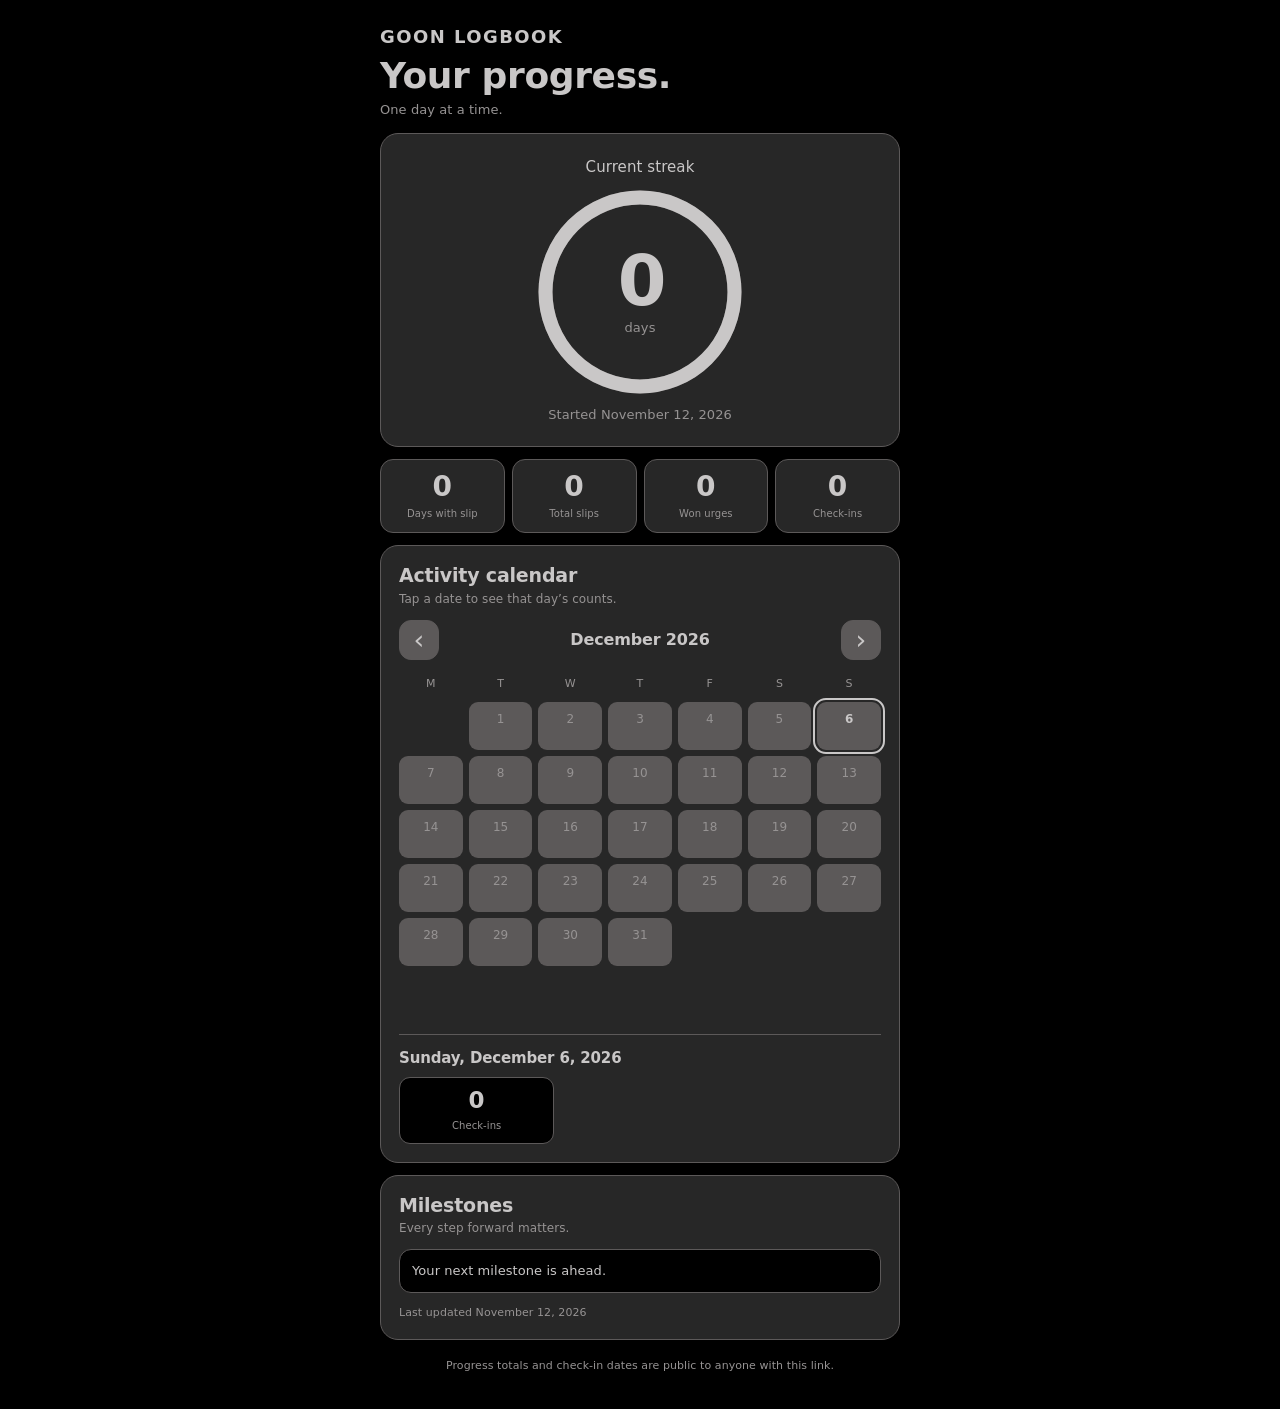
==== progress.html @ a045863d "Reinitialize sanitized public site without exposed history" ====
<!doctype html>
<html lang="en">
<head>
<meta charset="utf-8">
<meta name="viewport" content="width=device-width,initial-scale=1">
<meta name="theme-color" content="#000000">
<title>Goon Logbook · Progress</title>
<link rel="stylesheet" href="css/style.css">
<style>
.public-wrap{width:min(100%,520px);margin:0 auto;padding:12px 0 calc(34px + env(safe-area-inset-bottom,0px))}
.public-head{display:flex;justify-content:space-between;align-items:flex-end;margin-bottom:14px}
.public-head h1{font-size:clamp(28px,8vw,36px);margin-top:4px}
.public-head p{color:var(--muted);font-size:13px;margin-top:3px}
.public-mark{font:700 18px var(--display);color:var(--fg)}
.public-card{background:var(--surface);border:1px solid var(--line);border-radius:18px;padding:18px;margin-top:12px;min-width:0}
.public-hero{display:flex;flex-direction:column;align-items:center;text-align:center;gap:8px;padding:22px 16px}
.public-ring{position:relative;width:min(58vw,210px);aspect-ratio:1}
.public-ring svg{width:100%;height:100%;display:block}
.public-ring-track{fill:none;stroke:var(--surface2);stroke-width:8}
.public-ring-arc{fill:none;stroke:var(--accent);stroke-width:8;stroke-linecap:round;stroke-dasharray:339.292;stroke-dashoffset:0}
.public-ring-mid{position:absolute;inset:0;display:flex;flex-direction:column;align-items:center;justify-content:center;gap:2px}
.public-number{font:700 clamp(54px,15vw,70px)/1 var(--display);font-variant-numeric:tabular-nums;letter-spacing:-.06em}
.public-unit{font-size:13px;color:var(--muted)}
.public-start{font-size:13px;color:var(--muted)}
.public-stats{display:grid;grid-template-columns:repeat(4,minmax(0,1fr));gap:7px;margin-top:12px}
.public-stat{min-width:0;padding:12px 5px;text-align:center;background:var(--surface);border:1px solid var(--line);border-radius:13px}
.public-stat strong{display:block;font:700 clamp(21px,6vw,28px)/1.1 var(--display);font-variant-numeric:tabular-nums}
.public-stat span{display:block;margin-top:5px;font-size:10px;line-height:1.2;color:var(--muted)}
.public-card h2{font-size:19px;margin-bottom:3px}
.public-sub{font-size:12px;color:var(--muted);margin-bottom:12px}
.public-cal-head{display:flex;align-items:center;justify-content:space-between;gap:10px;margin:6px 0 12px}
.public-cal-head h3{font-size:16px;flex:1;text-align:center}
.public-cal-nav{width:40px;height:40px;border:1px solid var(--line);border-radius:12px;background:var(--surface2);color:var(--fg);font-size:27px;line-height:1;display:grid;place-items:center}
.public-cal-grid{display:grid;grid-template-columns:repeat(7,minmax(0,1fr));gap:6px}
.public-cal-week{text-align:center;font-size:11px;color:var(--muted);padding:4px 0}
.public-cal-day{position:relative;aspect-ratio:auto;min-height:48px;padding:0 0 14px;border:0;border-radius:9px;background:var(--surface2);color:var(--muted);display:grid;place-items:center;font-size:12px;cursor:pointer;overflow:visible}
.public-cal-day.outside{visibility:hidden}
.public-cal-day.slip{background:var(--urge);color:var(--urge-ink);font-weight:700}
.public-cal-day.selected{outline:2px solid var(--fg);outline-offset:2px;color:var(--fg);font-weight:700}
.public-cal-day.slip.selected{color:var(--urge-ink)}
.public-cal-day .marks{position:absolute;bottom:2px;left:50%;transform:translateX(-50%);display:flex;align-items:center;justify-content:center;gap:2px;z-index:2;white-space:nowrap}
.public-cal-day .marks i{width:13px;height:13px;border-radius:50%;display:grid;place-items:center;font:700 8px/1 var(--body);font-style:normal;font-variant-numeric:tabular-nums;background:var(--muted);color:var(--bg)}
.public-cal-day .marks .slip-mark{background:var(--urge);color:var(--urge-ink)}
.public-cal-day .marks .urge-mark{background:var(--accent);color:var(--accent-ink)}
.public-cal-day.slip .marks i{box-shadow:0 0 0 1px var(--surface)}
.public-cal-day:focus-visible{outline:2px solid var(--accent);outline-offset:2px}
.public-legend{display:flex;flex-wrap:wrap;gap:7px 14px;margin-top:12px;font-size:11px;color:var(--muted)}
.public-legend span{display:inline-flex;align-items:center;gap:6px}
.public-legend i{width:9px;height:9px;border-radius:3px;background:#000000;display:inline-block}
.public-legend .check-key{background:var(--muted);border-radius:50%}
.public-legend .urge-key{background:#c9c7c7;border-radius:50%}
.selected-day{border-top:1px solid var(--line);margin-top:14px;padding-top:14px}
.selected-day h3{font-size:15px;margin-bottom:10px}
.day-counts{display:grid;grid-template-columns:repeat(3,minmax(0,1fr));gap:8px}
.day-count{background:var(--bg);border:1px solid var(--line);border-radius:11px;padding:10px 5px;text-align:center}
.day-count strong{display:block;font:700 23px/1.1 var(--display);font-variant-numeric:tabular-nums}
.day-count span{display:block;font-size:10px;color:var(--muted);margin-top:4px}
.public-milestones{list-style:none;margin:12px 0 0;padding:0;display:grid;gap:8px}
.public-milestones li{padding:11px 12px;border:1px solid var(--line);border-radius:12px;background:var(--bg);display:flex;justify-content:space-between;gap:10px;align-items:center;font-size:13px}
.public-milestones strong{color:var(--accent);font-size:12px}
.public-foot{color:var(--muted);font-size:11px;line-height:1.5;text-align:center;margin-top:18px}
.public-updated{color:var(--muted);font-size:11px;margin-top:12px}
.public-error{padding:16px;border:1px solid var(--line);border-radius:14px;background:var(--surface)}

.checkin-list{display:grid;gap:12px;margin-top:12px}
.checkin-entry{background:var(--bg);border:1px solid var(--line);border-radius:14px;padding:14px;display:grid;gap:13px}
.checkin-entry-head{display:flex;justify-content:space-between;align-items:center;gap:10px}
.checkin-entry-title{font-size:14px;font-weight:700}
.checkin-entry-time{font-size:11px;color:var(--muted);white-space:nowrap}
.checkin-topline{display:flex;align-items:center;justify-content:space-between;gap:12px}
.checkin-mood{display:inline-flex;align-items:center;padding:5px 9px;border-radius:999px;background:var(--surface2);font-size:11px;font-weight:700;letter-spacing:.04em}
.checkin-urge-value{font:700 17px var(--display);font-variant-numeric:tabular-nums}
.checkin-meter{display:grid;grid-template-columns:repeat(10,minmax(0,1fr));gap:4px}
.checkin-meter i{height:6px;border-radius:99px;background:var(--surface2)}
.checkin-meter i.filled{background:var(--accent)}
.checkin-detail-label{font-size:10px;letter-spacing:.08em;font-weight:700;color:var(--muted);margin-bottom:7px}
.checkin-tags{display:flex;flex-wrap:wrap;gap:6px}
.checkin-tag{padding:5px 9px;border:1px solid var(--line);border-radius:999px;background:var(--surface2);font-size:11px;color:var(--fg)}
.checkin-note{font-size:14px;line-height:1.55;white-space:pre-wrap;overflow-wrap:anywhere}
.checkin-empty{font-size:13px;color:var(--muted);padding:12px 0}
@media(max-width:380px){.public-stats{gap:5px}.public-stat{padding:10px 2px}.public-stat span{font-size:9px}.public-card{padding:15px}.public-cal-grid{gap:4px}}
@media(prefers-reduced-motion:reduce){*,*::before,*::after{scroll-behavior:auto!important;animation-duration:.01ms!important;animation-iteration-count:1!important;transition-duration:.01ms!important}}

/* Calendar markers: black for slips, light for won urges */
.public-cal-day .marks .slip-mark{background:#000000;color:#c9c7c7}
.public-cal-day .marks .urge-mark{background:#c9c7c7;color:#000000}
</style>
</head>
<body>
<main class="public-wrap">
<header class="public-head"><div><span class="public-mark">Goon Logbook</span><h1>Your progress.</h1><p>One day at a time.</p></div></header>
<section id="progress" aria-live="polite"><p class="muted">Loading progress…</p></section>
<p class="public-foot">Progress totals and check-in dates are public to anyone with this link.</p>
</main>
<script>
(function(){
'use strict';
var el=document.getElementById('progress'),month=new Date(new Date().getFullYear(),new Date().getMonth(),1),payload=null,selectedDay=key(new Date());
var checkinDays={};
function key(d){return d.getFullYear()+'-'+String(d.getMonth()+1).padStart(2,'0')+'-'+String(d.getDate()).padStart(2,'0');}
function date(v){var d=/^\\d{4}-\\d{2}-\\d{2}$/.test(String(v))?new Date(v+'T00:00:00+08:00'):new Date(v);return isNaN(d)?'':d.toLocaleDateString(undefined,{timeZone:'Asia/Manila',month:'long',day:'numeric',year:'numeric'});}
function esc(s){return String(s).replace(/[&<>"]/g,function(c){return {'&':'&amp;','<':'&lt;','>':'&gt;','"':'&quot;'}[c];});}
function countOn(map,k){return map[k]||0;}
function renderCalendar(){
var first=new Date(month.getFullYear(),month.getMonth(),1),offset=(first.getDay()+6)%7,start=new Date(first.getFullYear(),first.getMonth(),1-offset),cells='';
for(var i=0;i<42;i++){
 var d=new Date(start.getFullYear(),start.getMonth(),start.getDate()+i),k=key(d),inside=d.getMonth()===month.getMonth(),checkins=countOn(checkinDays,k);
 var cls='public-cal-day'+(!inside?' outside':'')+(k===selectedDay?' selected':'');
 var marks='';
 cells+='<button type="button" class="'+cls+'" data-day="'+k+'" aria-pressed="'+(k===selectedDay)+'" aria-label="'+k+', '+checkins+' check-ins">'+d.getDate()+(marks?'<span class="marks">'+marks+'</span>':'')+'</button>';
}
var title=month.toLocaleDateString(undefined,{month:'long',year:'numeric'}),node=document.getElementById('publicCalendar');
node.innerHTML='<div class="public-cal-head"><button class="public-cal-nav" type="button" data-month="-1" aria-label="Previous month">‹</button><h3>'+title+'</h3><button class="public-cal-nav" type="button" data-month="1" aria-label="Next month">›</button></div><div class="public-cal-grid">'+['M','T','W','T','F','S','S'].map(function(x){return '<div class="public-cal-week">'+x+'</div>';}).join('')+cells+'</div>';
node.querySelectorAll('[data-month]').forEach(function(b){b.addEventListener('click',function(){month.setMonth(month.getMonth()+Number(b.dataset.month));selectedDay=key(new Date(month.getFullYear(),month.getMonth(),1));renderCalendar();renderSelectedDay();});});
node.querySelectorAll('[data-day]').forEach(function(b){b.addEventListener('click',function(){selectedDay=b.dataset.day;renderCalendar();renderSelectedDay();});});
}
function renderSelectedDay(){
var node=document.getElementById('selectedDay');if(!node)return;
var d=new Date(selectedDay+'T12:00:00');
node.innerHTML='<h3>'+d.toLocaleDateString(undefined,{weekday:'long',month:'long',day:'numeric',year:'numeric'})+'</h3><div class="day-counts"><div class="day-count"><strong>'+countOn(checkinDays,selectedDay)+'</strong><span>Check-ins</span></div></div>';
}

function renderProgress(p){
if(!p||p.public!==true)throw new Error('not published');
payload=p;checkinDays={};
(Array.isArray(p.checkinDates)?p.checkinDates:[]).forEach(function(v){if(/^\d{4}-\d{2}-\d{2}$/.test(v))checkinDays[v]=(checkinDays[v]||0)+1;});
var milestones=Array.isArray(p.milestones)?p.milestones:[];
el.innerHTML='<section class="public-card public-hero"><div class="public-label">Current streak</div><div class="public-ring"><svg viewBox="0 0 120 120" aria-hidden="true"><circle class="public-ring-track" cx="60" cy="60" r="54"></circle><circle class="public-ring-arc" cx="60" cy="60" r="54" transform="rotate(-90 60 60)"></circle></svg><div class="public-ring-mid"><strong class="public-number" id="publicStreakDays">'+Math.max(0,Number(p.currentStreakDays)||0)+'</strong><span class="public-unit">days</span></div></div><p class="public-start">Started '+(date(p.startDate)||'—')+'</p></section><div class="public-stats"><div class="public-stat"><strong>'+Math.max(0,Number(p.daysWithSlip)||0)+'</strong><span>Days with slip</span></div><div class="public-stat"><strong>'+Math.max(0,Number(p.totalRelapses)||0)+'</strong><span>Total slips</span></div><div class="public-stat"><strong>'+Math.max(0,Number(p.totalWonUrges)||0)+'</strong><span>Won urges</span></div><div class="public-stat"><strong>'+Math.max(0,Number(p.totalCheckins)||0)+'</strong><span>Check-ins</span></div></div><section class="public-card"><h2>Activity calendar</h2><p class="public-sub">Tap a date to see that day’s counts.</p><div id="publicCalendar"></div><div id="selectedDay" class="selected-day"></div></section><section class="public-card"><h2>Milestones</h2><p class="public-sub">Every step forward matters.</p><ul class="public-milestones">'+(milestones.length?milestones.map(function(m){return '<li><span>'+esc(m.name)+'</span><strong>Reached ✓</strong></li>';}).join(''):'<li><span>Your next milestone is ahead.</span></li>')+'</ul><p class="public-updated">Last updated '+(date(p.updatedAt)||'—')+'</p></section>';
renderCalendar();renderSelectedDay();el.dataset.loaded='true';
}
function loadProgress(){fetch('progress.json?'+Date.now(),{cache:'no-store'}).then(function(r){if(!r.ok)throw new Error('not published');return r.json();}).then(renderProgress).catch(function(){if(!el.dataset.loaded)el.innerHTML='<div class="public-error"><h2>Progress is not available</h2><p class="muted">The latest public progress snapshot has not been published yet. Try again shortly.</p></div>';});}
loadProgress();setInterval(loadProgress,10000);
})();
</script>
</body>
</html>
---- css/style.css ----
/* Base reset (the app is now a standalone site, so these live here) */
:root{
  color-scheme:dark;
  padding-top:env(safe-area-inset-top,0px);
  padding-bottom:env(safe-area-inset-bottom,0px);
  --bg:#000000;
  --surface:#272727;
  --surface2:#5c5959;
  --line:#5c5959;
  --fg:#c9c7c7;
  --muted:#969393;
  --accent:#c9c7c7;
  --accent-ink:#000000;
  --accent-soft:#5c5959;
  --urge:#969393;
  --urge-ink:#000000;
  --urge-soft:#5c5959;
  --display:'Space Grotesk',system-ui,sans-serif;
  --body:'Inter',system-ui,-apple-system,'Segoe UI',Roboto,sans-serif;
}
body{margin:0}
img{max-width:100%}
[hidden]{display:none!important}
*{box-sizing:border-box}
body{
  background:var(--bg); color:var(--fg); font:15px/1.5 var(--body);
  padding-block:14px 0;
  padding-left:max(16px,env(safe-area-inset-left,0px));
  padding-right:max(16px,env(safe-area-inset-right,0px));
}
h1,h2,h3{font-family:var(--display);margin:0;letter-spacing:-.01em;text-wrap:balance;line-height:1.2}
h2{font-size:21px} h3{font-size:17px}
p{margin:0}
button,input,textarea{font:inherit;color:inherit}
button{cursor:pointer}
:focus-visible{outline:2px solid var(--accent);outline-offset:2px}
.muted{color:var(--muted)} .sm{font-size:13px}
.top,main{max-width:520px;margin-inline:auto}
.top{display:flex;justify-content:space-between;align-items:baseline;margin-bottom:14px}
.mark{font:700 18px var(--display);letter-spacing:-.01em}
.date{color:var(--muted);font-size:13px}
main{padding-bottom:calc(96px + env(safe-area-inset-bottom,0px))}
.tab{display:flex;flex-direction:column;gap:14px}
.card{background:var(--surface);border:1px solid var(--line);border-radius:16px;padding:16px;min-width:0;display:flex;flex-direction:column;gap:12px}
.center{align-items:center;text-align:center}
.lbl{font-size:12px;font-weight:600;letter-spacing:.06em;text-transform:uppercase;color:var(--muted)}
.warn{background:var(--urge-soft);border:1px solid var(--urge);border-radius:12px;padding:12px 14px;font-size:14px}

/* streak */
.streak{align-items:center;gap:10px;padding:22px 16px 18px}
.ring{position:relative;width:min(64vw,240px);aspect-ratio:1;max-width:100%}
.ring svg{width:100%;height:100%;display:block}
.ring-track{fill:none;stroke:var(--surface2);stroke-width:8}
.ring-arc{fill:none;stroke:var(--accent);stroke-width:8;stroke-linecap:round;stroke-dasharray:339.292;stroke-dashoffset:339.292;transition:stroke-dashoffset .6s ease}
.ring-mid{position:absolute;inset:0;display:flex;flex-direction:column;align-items:center;justify-content:center;gap:2px}
.big{font:700 clamp(52px,16vw,72px)/1 var(--display);font-variant-numeric:tabular-nums}
.clock{font:600 28px/1.1 var(--display);font-variant-numeric:tabular-nums;letter-spacing:.02em}
.rankline{display:flex;flex-wrap:wrap;gap:8px 12px;align-items:center;justify-content:center;font-size:14px}
.pill{display:inline-block;padding:3px 10px;border-radius:999px;background:var(--accent-soft);color:var(--accent);font-weight:600;font-size:13px}
.pill.pu{background:var(--urge-soft);color:var(--urge)}
.pill.pm{background:var(--surface2);color:var(--muted)}

/* buttons */
.btn{min-height:48px;padding:0 18px;border-radius:12px;border:1px solid transparent;font-weight:600;display:inline-flex;align-items:center;justify-content:center;text-align:center}
.wide{width:100%}
.btn-primary{background:var(--accent);color:var(--accent-ink)}
.btn-urge{background:var(--urge);color:var(--urge-ink)}
.btn-ghost{background:transparent;border-color:var(--line);color:var(--fg)}
.btn-quiet{background:none;border:0;color:var(--muted);text-decoration:underline;text-underline-offset:3px;min-height:44px;padding:0 8px;align-self:center}
.row{display:flex;gap:8px}
.row>input{flex:1;min-width:0}
.row2{display:grid;grid-template-columns:1fr 1fr;gap:10px}
input[type=text],input[type=datetime-local],textarea{width:100%;background:var(--bg);border:1px solid var(--line);border-radius:10px;padding:10px 12px;min-height:46px}
textarea{resize:vertical}
input[type=range]{width:100%;accent-color:var(--accent)}

/* check-in */
.seg{display:grid;grid-template-columns:repeat(5,1fr);gap:6px}
.seg-b{min-height:44px;border-radius:10px;border:1px solid var(--line);background:var(--bg);font-size:13px;font-weight:500;padding:0 2px}
.seg-b.on{background:var(--accent);color:var(--accent-ink);border-color:var(--accent);font-weight:600}
.chips{display:flex;flex-wrap:wrap;gap:8px}
.chip{min-height:38px;padding:0 14px;border-radius:999px;border:1px solid var(--line);background:var(--bg);font-size:14px}
.chip.on{background:var(--accent-soft);border-color:var(--accent);color:var(--accent);font-weight:600}
.why .quote{font:500 19px/1.4 var(--display)}

/* urge */
.bar-track{width:100%;height:6px;border-radius:3px;background:var(--surface2);overflow:hidden}
.bar-fill{height:100%;background:var(--accent);border-radius:3px}
.clock2{font:700 56px/1 var(--display);font-variant-numeric:tabular-nums}
.breath-wrap{display:grid;place-items:center;width:100%;min-height:250px}
.breath,.breath-text{grid-area:1/1}
.breath{width:min(58vw,210px);aspect-ratio:1;border-radius:50%;background:var(--accent-soft);border:2px solid var(--accent);animation:breathe 10s ease-in-out infinite}
.breath-text{font:600 18px var(--display);pointer-events:none}
@keyframes breathe{0%{transform:scale(.6)}40%{transform:scale(1)}100%{transform:scale(.6)}}
@media (prefers-reduced-motion: reduce){.breath{animation:none;transform:scale(.85)}.ring-arc{transition:none}}
.acts{display:flex;flex-direction:column;gap:8px;width:100%}
.act{display:flex;align-items:center;gap:12px;min-height:48px;padding:8px 12px;border-radius:12px;border:1px solid var(--line);background:var(--bg);text-align:left;width:100%}
.act .box{flex:none;width:22px;height:22px;border-radius:7px;border:2px solid var(--line);display:grid;place-items:center}
.act.on{background:var(--accent-soft);border-color:var(--accent)}
.act.on .box{background:var(--accent);border-color:var(--accent);color:var(--accent-ink)}
.act .box svg{width:14px;height:14px;opacity:0}
.act.on .box svg{opacity:1}
.stat-row{display:flex;gap:28px}
.picks{display:grid;grid-template-columns:1fr 1fr;gap:8px;width:100%}
.pk{display:flex;flex-direction:column;gap:2px;align-items:flex-start;text-align:left;min-height:66px;padding:10px 12px;border-radius:12px;border:1px solid var(--line);background:var(--bg);min-width:0}
.pk b{font:600 15px var(--display)}
.pk span{font-size:12px;color:var(--muted);line-height:1.35}
.pk.on{background:var(--accent-soft);border-color:var(--accent)}
.now{display:flex;flex-direction:column;gap:2px;padding:12px 14px;border-radius:12px;background:var(--accent);color:var(--accent-ink)}
.now b{font:700 20px var(--display)}
.now .lbl{color:inherit;opacity:.8}
.now span{font-size:13px;opacity:.9}
#pickerBox{display:flex;flex-direction:column;gap:10px}
.num{font:700 34px/1 var(--display);font-variant-numeric:tabular-nums}

/* journey */
.miles{list-style:none;margin:0;padding:0;display:flex;flex-direction:column;gap:10px}
.mile{display:flex;gap:12px;align-items:flex-start;padding:12px;border-radius:14px;border:1px solid var(--line);background:var(--surface)}
.mile.cur{border-color:var(--accent)}
.mile.lock{opacity:.62}
.mk{flex:none;width:30px;height:30px;border-radius:50%;display:grid;place-items:center;background:var(--surface2);color:var(--muted);font:600 12px var(--display)}
.mile.done .mk{background:var(--accent);color:var(--accent-ink)}
.mk svg{width:16px;height:16px}
.mile-b{flex:1;min-width:0;display:flex;flex-direction:column;gap:6px}
.mile-t{display:flex;justify-content:space-between;gap:8px;align-items:baseline}
.mile-t b{font-family:var(--display);font-size:16px}

/* log */
.tiles{display:grid;grid-template-columns:1fr 1fr;gap:10px}
.tile{background:var(--surface);border:1px solid var(--line);border-radius:14px;padding:14px;display:flex;flex-direction:column;gap:4px;min-width:0}
.heat{display:grid;grid-template-columns:repeat(7,1fr);gap:6px}
.hd{text-align:center;font-size:11px;color:var(--muted)}
.hc{aspect-ratio:auto;min-height:48px;padding:0 0 14px;border-radius:8px;display:grid;place-items:center;font-size:11px;color:var(--muted);background:var(--surface2);position:relative;min-width:0;overflow:visible}
.hc.c-clean{background:var(--accent-soft);color:var(--fg)}
.hc.c-relapse{background:var(--urge);color:var(--urge-ink);font-weight:600}
.hc.c-future{background:transparent}
.hc.today{outline:2px solid var(--fg);outline-offset:1px}
.hc .marks{position:absolute;bottom:2px;left:50%;transform:translateX(-50%);display:flex;align-items:center;justify-content:center;gap:2px;z-index:2;white-space:nowrap}.hc .marks i{position:static;width:13px;height:13px;border-radius:50%;display:grid;place-items:center;font:700 8px/1 var(--body);font-style:normal;font-variant-numeric:tabular-nums;background:var(--muted);color:var(--bg)}.hc .marks .slip-mark{background:var(--urge);color:var(--urge-ink)}.hc .marks .urge-mark{background:var(--accent);color:var(--accent-ink)}.hc .marks .check-mark{background:var(--muted);color:var(--bg)}
.legend{display:flex;flex-wrap:wrap;gap:6px 14px;font-size:12px;color:var(--muted)}
.legend span{display:inline-flex;align-items:center;gap:6px}
.legend b{width:12px;height:12px;border-radius:4px;display:inline-block}
.chart{width:100%;height:auto;display:block}
.chart .gl{stroke:var(--line);stroke-width:1}
.chart text{fill:var(--muted);font:10px var(--body)}
.chart .ba{fill:var(--accent)} .chart .bu{fill:var(--urge)} .chart .bd{fill:var(--muted)}
.trig{display:flex;flex-direction:column;gap:8px}
.trig-r{display:grid;grid-template-columns:110px 1fr 24px;gap:10px;align-items:center;font-size:14px}
.trig-r .bar-track{height:8px}
.trig-r span:last-child{text-align:right;color:var(--muted);font-variant-numeric:tabular-nums}
.hist{list-style:none;margin:0;padding:0;display:flex;flex-direction:column;gap:10px}
.hist li{border-top:1px solid var(--line);padding-top:10px;display:flex;flex-direction:column;gap:6px}
.hist-top{display:flex;justify-content:space-between;gap:8px}
.pills{display:flex;flex-wrap:wrap;gap:6px}

/* more */
.rs{list-style:none;margin:0;padding:0;display:flex;flex-direction:column;gap:8px}
.rs li{display:flex;gap:10px;align-items:center;justify-content:space-between;padding:10px 12px;border-radius:12px;background:var(--bg);border:1px solid var(--line)}
.rs li span{min-width:0;overflow-wrap:anywhere}
.x{flex:none;min-width:44px;min-height:44px;background:none;border:0;color:var(--muted);font-size:20px;line-height:1}
.tips{margin:0;padding-left:18px;display:flex;flex-direction:column;gap:8px}
.mono{font-family:ui-monospace,SFMono-Regular,Menlo,monospace;font-size:13px}

/* nav, sheet, toast */
.bar{position:fixed;left:0;right:0;bottom:0;z-index:5;background:var(--surface);border-top:1px solid var(--line);
  padding:6px max(10px,env(safe-area-inset-right,0px)) calc(6px + env(safe-area-inset-bottom,0px)) max(10px,env(safe-area-inset-left,0px))}
.bar-in{max-width:520px;margin:0 auto;display:grid;grid-template-columns:repeat(5,1fr);gap:2px}
.nb{background:none;border:0;min-height:52px;border-radius:12px;display:flex;flex-direction:column;align-items:center;justify-content:center;gap:2px;color:var(--muted);font-size:11px;font-weight:600}
.nb svg{width:22px;height:22px;fill:none;stroke:currentColor;stroke-width:1.8;stroke-linecap:round;stroke-linejoin:round}
.nb.on{color:var(--accent)}
.nb.urgenb.on{color:var(--urge)}
.sheet-wrap{position:fixed;inset:0;z-index:20;background:#000000;display:flex;align-items:flex-end;justify-content:center;padding-inline:max(0px,env(safe-area-inset-left,0px))}
.sheet{width:100%;max-width:520px;max-height:90%;overflow:auto;background:var(--surface);border:1px solid var(--line);border-bottom:0;border-radius:20px 20px 0 0;padding:20px 16px calc(20px + env(safe-area-inset-bottom,0px));display:flex;flex-direction:column;gap:14px}
.toast{position:fixed;left:50%;bottom:calc(84px + env(safe-area-inset-bottom,0px));transform:translate(-50%,12px);background:var(--fg);color:var(--bg);padding:10px 16px;border-radius:999px;font-size:14px;font-weight:500;opacity:0;pointer-events:none;transition:opacity .2s,transform .2s;z-index:30;max-width:90vw;text-align:center}
.toast.show{opacity:1;transform:translate(-50%,0)}

/* Monthly log calendar */
.calendar-head{display:flex;align-items:center;justify-content:space-between;gap:12px;margin-bottom:14px}
.calendar-head h3{margin:0;text-align:center;flex:1}
.cal-nav{width:40px;height:40px;border:1px solid var(--line);border-radius:12px;background:var(--surface2);color:var(--fg);font-size:28px;line-height:1;display:grid;place-items:center;cursor:pointer}
.hc.c-outside{visibility:hidden}

/* Compact public progress sharing controls */
.share-controls{display:flex;align-items:center;gap:12px;margin-top:14px}
.share-copy{width:64px;min-width:64px;height:52px;display:grid;place-items:center;font-size:26px;padding:0}
.share-switch{margin-left:auto;width:62px;height:34px;padding:3px;border:1px solid var(--line);border-radius:999px;background:var(--surface2);display:flex;align-items:center;cursor:pointer;transition:background .18s,border-color .18s}
.share-switch span{display:block;width:26px;height:26px;border-radius:50%;background:var(--muted);transition:transform .18s,background .18s}
.share-switch.is-on{background:var(--accent);border-color:var(--accent);justify-content:flex-start}
.share-switch.is-on span{transform:translateX(27px);background:var(--accent-ink)}
.share-switch:focus-visible,.share-copy:focus-visible{outline:2px solid var(--accent);outline-offset:3px}


/* Interactive calendar and selected-day log */
.hc{font:inherit;border:0;padding:0;width:100%;cursor:pointer}
.hc.c-selected{outline:2px solid var(--fg);outline-offset:2px;color:var(--fg);font-weight:700}
.hc.c-outside{opacity:.28}
.hc.c-future{opacity:.42}
.hc:focus-visible{outline:2px solid var(--accent);outline-offset:2px}
.day-record-head{display:flex;align-items:center;justify-content:space-between;gap:12px}
.day-record-head h3{margin-top:3px}
.day-hist{list-style:none;margin:0;padding:0;display:flex;flex-direction:column;gap:12px}
.day-event{padding:12px;border:1px solid var(--line);border-radius:12px;background:var(--bg);display:flex;flex-direction:column;gap:9px}
.day-event-top{display:flex;align-items:center;gap:11px}
.event-icon{width:34px;height:34px;flex:none;border-radius:50%;display:grid;place-items:center;background:var(--surface2);font-size:20px;font-weight:700}
.day-event.slip .event-icon{background:var(--urge-soft);color:var(--urge)}
.day-event.urge .event-icon{background:var(--accent-soft);color:var(--accent)}
.event-main{min-width:0;display:flex;flex-direction:column;gap:2px}


/* Goon Logbook monochrome refinement */
body{background:var(--bg);color:var(--fg);letter-spacing:.005em}
.top{padding:8px 2px 14px;border-bottom:1px solid var(--line);margin-bottom:18px}
.mark,.public-mark{letter-spacing:.08em;text-transform:uppercase;font-size:13px;font-weight:700}
.date{font-size:12px;letter-spacing:.04em}
.tab{gap:16px}
.card{border-radius:20px;padding:18px;background:var(--surface);border-color:var(--line);gap:14px;box-shadow:none}
.card h2,.card h3{letter-spacing:-.025em}
.streak{padding:26px 18px 22px;gap:13px}
.ring{width:min(68vw,250px)}
.ring-track{stroke:var(--surface2)}
.ring-arc{stroke:var(--accent)}
.big{letter-spacing:-.07em}
.clock{font-size:25px;color:var(--muted)}
.rankline{font-size:13px}
.pill{background:var(--surface2);color:var(--fg)}
.pill.pu,.pill.pm{background:var(--surface2);color:var(--fg)}
.btn{border-radius:14px;min-height:50px;letter-spacing:.015em;transition:transform .16s ease,background .16s ease}
.btn:active,.nb:active,.act:active,.pk:active{transform:scale(.985)}
.btn-primary,.btn-urge{background:var(--fg);color:var(--bg);border-color:var(--fg)}
.btn-ghost{background:var(--surface);border-color:var(--line);color:var(--fg)}
.btn-quiet{color:var(--muted)}
input[type=text],input[type=datetime-local],textarea{background:var(--bg);border-color:var(--line);color:var(--fg);border-radius:13px}
input[type=range]{accent-color:var(--fg)}
.seg-b,.chip,.act,.pk,.day-event,.rs li{background:var(--bg);border-color:var(--line);color:var(--fg)}
.seg-b.on,.chip.on,.act.on,.pk.on{background:var(--surface2);border-color:var(--fg);color:var(--fg)}
.act.on .box{background:var(--fg);border-color:var(--fg);color:var(--bg)}
.now{background:var(--fg);color:var(--bg);border-radius:15px}
.now .lbl{color:var(--bg)}
.bar{background:var(--bg);border-top:1px solid var(--line)}
.bar-in{gap:5px}
.nb{border-radius:13px;color:var(--muted)}
.nb.on,.nb.urgenb.on{background:var(--surface);color:var(--fg)}
.nb svg{width:21px;height:21px}
.sheet-wrap{background:#000000}
.sheet{background:var(--surface);border-color:var(--line);border-radius:22px 22px 0 0}
.toast{background:var(--fg);color:var(--bg);font-weight:700}
.warn{background:var(--surface);border-color:var(--muted);color:var(--fg)}
.bar-track{background:var(--surface2)}
.bar-fill,.chart .ba,.chart .bu{background:var(--fg);fill:var(--fg)}
.chart .bd{fill:var(--muted)}
.hc.c-clean,.hc.c-relapse,.hc.c-selected{background:var(--surface2);color:var(--fg)}
.hc.c-relapse{border:1px solid var(--fg)}
.hc .marks .slip-mark,.hc .marks .urge-mark{background:var(--fg);color:var(--bg)}
.legend b,.event-icon,.day-event.slip .event-icon,.day-event.urge .event-icon{background:var(--surface2);color:var(--fg)}
.mile{background:var(--surface);border-color:var(--line);border-radius:16px}
.mile.cur{border-color:var(--fg)}
.mile.done .mk{background:var(--fg);color:var(--bg)}
.mk{background:var(--surface2);color:var(--fg)}
.tile{background:var(--surface);border-color:var(--line);border-radius:16px}
.public-card,.public-stat{background:var(--surface);border-color:var(--line);border-radius:18px}
.public-cal-day,.public-cal-nav,.day-count,.checkin-entry{background:var(--bg);border-color:var(--line);color:var(--fg)}
.public-cal-day.slip{background:var(--surface2);color:var(--fg)}
.public-cal-day .marks .slip-mark,.public-cal-day .marks .urge-mark{background:var(--fg);color:var(--bg)}
.public-milestones li{background:var(--bg);border-color:var(--line)}
.public-milestones strong{color:var(--fg)}
.checkin-meter i.filled{background:var(--fg)}
.checkin-mood,.checkin-tag{background:var(--surface2);color:var(--fg);border-color:var(--line)}
.public-foot,.public-updated{color:var(--muted)}
button:focus-visible,input:focus-visible,textarea:focus-visible{outline:2px solid var(--fg);outline-offset:3px}
@media(min-width:600px){
  body{padding-top:24px}
  .top{margin-bottom:22px}
}


/* Calendar markers: black for slips, light for won urges */
.hc .marks .slip-mark{background:#000000;color:#c9c7c7}
.hc .marks .urge-mark{background:#c9c7c7;color:#000000}


/* Final usability polish */
body{padding-top:calc(14px + env(safe-area-inset-top,0px))}
button:disabled{opacity:.55;cursor:wait}
.btn:focus-visible,.nb:focus-visible,.chip:focus-visible,.seg-b:focus-visible,.pk:focus-visible,.act:focus-visible,.cal-nav:focus-visible{outline:2px solid var(--fg);outline-offset:3px}
@media(hover:hover){.btn-ghost:hover,.act:hover,.pk:hover,.chip:hover,.seg-b:hover,.cal-nav:hover{border-color:var(--fg)}.nb:hover{background:var(--surface)}}
@media(max-width:380px){body{padding-left:12px;padding-right:12px}.card{padding:15px}.streak{padding:22px 12px 18px}.clock{font-size:22px}.nb{font-size:10px}.bar-in{gap:2px}.row{gap:6px}.row .btn{padding-inline:12px}}
@media(prefers-reduced-motion:reduce){*,*::before,*::after{scroll-behavior:auto!important;animation-duration:.01ms!important;animation-iteration-count:1!important;transition-duration:.01ms!important}}
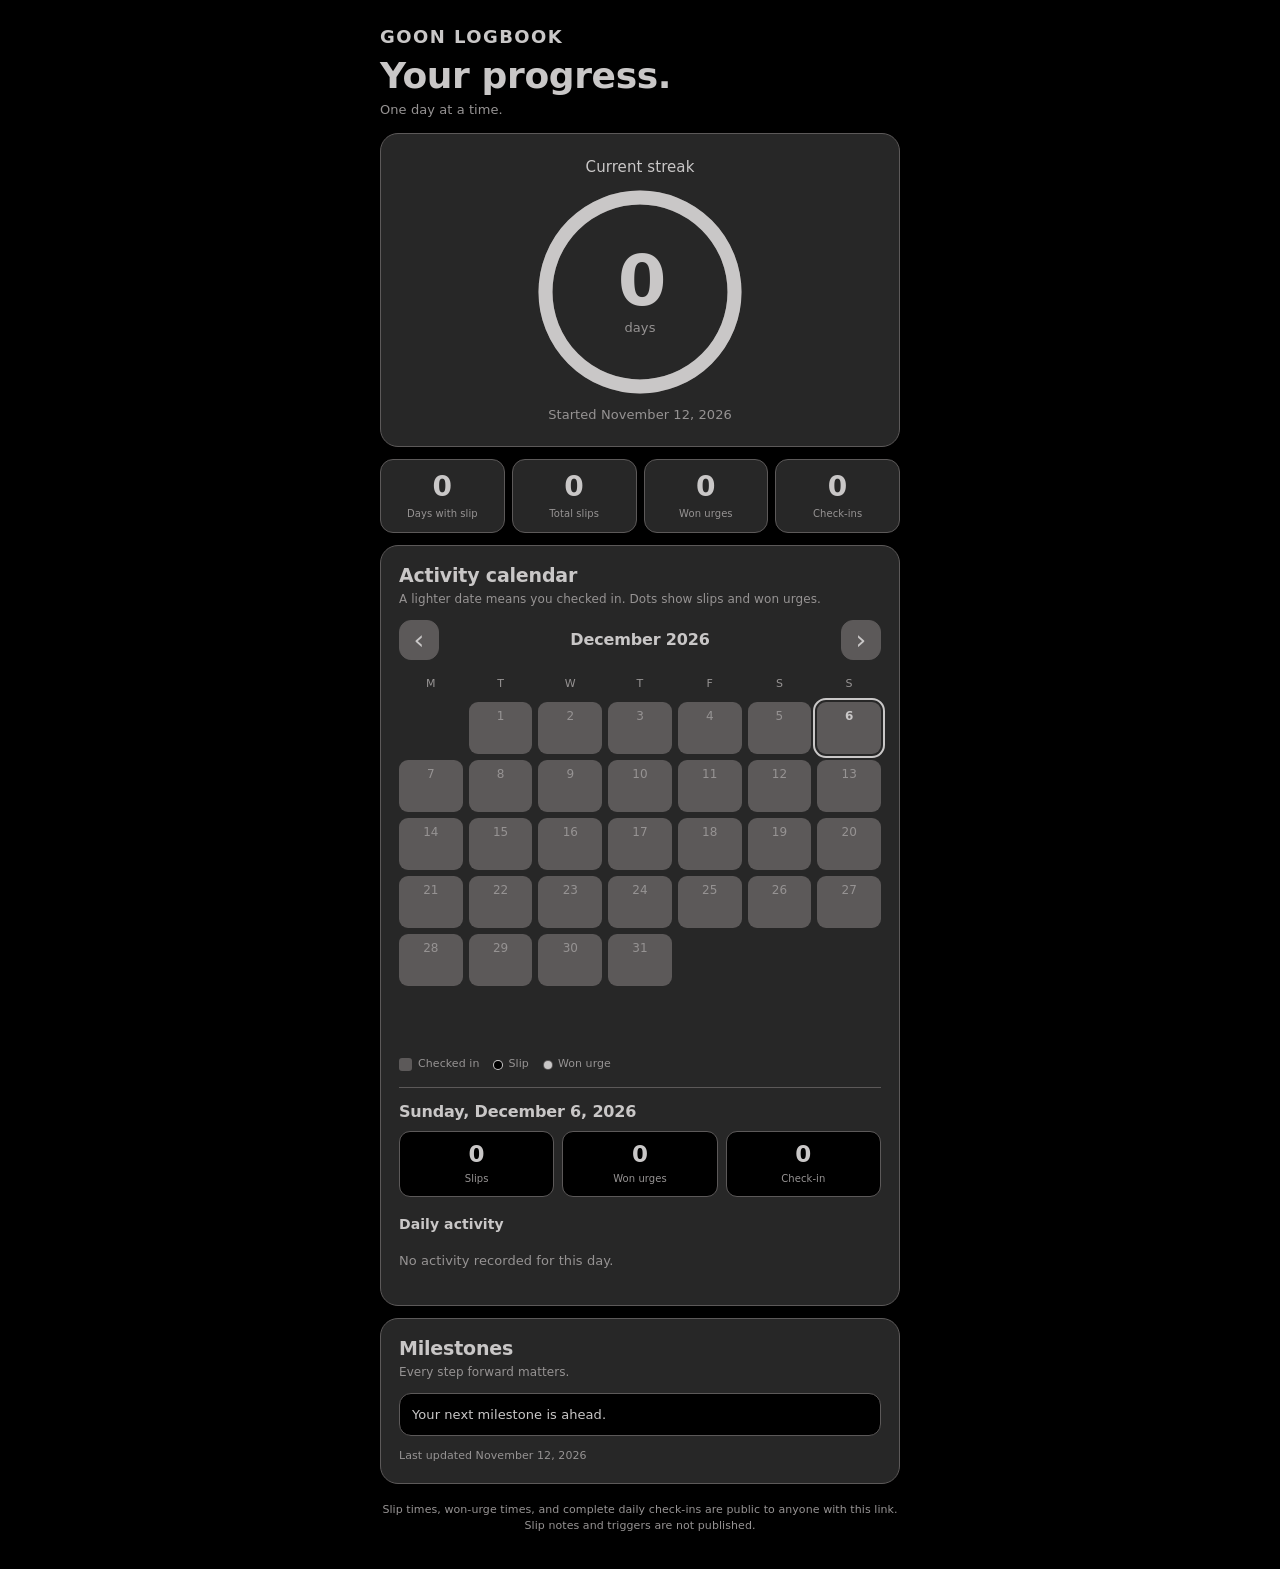
==== commit 6fe5548a: "Restore public daily timeline and calendar indicators" ====
--- a/progress.html
+++ b/progress.html
@@ -20,8 +20,7 @@
 .public-ring-arc{fill:none;stroke:var(--accent);stroke-width:8;stroke-linecap:round;stroke-dasharray:339.292;stroke-dashoffset:0}
 .public-ring-mid{position:absolute;inset:0;display:flex;flex-direction:column;align-items:center;justify-content:center;gap:2px}
 .public-number{font:700 clamp(54px,15vw,70px)/1 var(--display);font-variant-numeric:tabular-nums;letter-spacing:-.06em}
-.public-unit{font-size:13px;color:var(--muted)}
-.public-start{font-size:13px;color:var(--muted)}
+.public-unit,.public-start{font-size:13px;color:var(--muted)}
 .public-stats{display:grid;grid-template-columns:repeat(4,minmax(0,1fr));gap:7px;margin-top:12px}
 .public-stat{min-width:0;padding:12px 5px;text-align:center;background:var(--surface);border:1px solid var(--line);border-radius:13px}
 .public-stat strong{display:block;font:700 clamp(21px,6vw,28px)/1.1 var(--display);font-variant-numeric:tabular-nums}
@@ -33,99 +32,117 @@
 .public-cal-nav{width:40px;height:40px;border:1px solid var(--line);border-radius:12px;background:var(--surface2);color:var(--fg);font-size:27px;line-height:1;display:grid;place-items:center}
 .public-cal-grid{display:grid;grid-template-columns:repeat(7,minmax(0,1fr));gap:6px}
 .public-cal-week{text-align:center;font-size:11px;color:var(--muted);padding:4px 0}
-.public-cal-day{position:relative;aspect-ratio:auto;min-height:48px;padding:0 0 14px;border:0;border-radius:9px;background:var(--surface2);color:var(--muted);display:grid;place-items:center;font-size:12px;cursor:pointer;overflow:visible}
+.public-cal-day{position:relative;min-height:52px;padding:5px 1px 4px;border:0;border-radius:9px;background:var(--surface2);color:var(--muted);display:flex;flex-direction:column;align-items:center;justify-content:flex-start;gap:5px;font-size:12px;cursor:pointer;overflow:visible}
+.public-cal-day.checked-in{background:#5c5959;color:#c9c7c7}
+.public-cal-day.selected{outline:2px solid var(--fg);outline-offset:2px;color:var(--fg);font-weight:700}
 .public-cal-day.outside{visibility:hidden}
-.public-cal-day.slip{background:var(--urge);color:var(--urge-ink);font-weight:700}
-.public-cal-day.selected{outline:2px solid var(--fg);outline-offset:2px;color:var(--fg);font-weight:700}
-.public-cal-day.slip.selected{color:var(--urge-ink)}
-.public-cal-day .marks{position:absolute;bottom:2px;left:50%;transform:translateX(-50%);display:flex;align-items:center;justify-content:center;gap:2px;z-index:2;white-space:nowrap}
-.public-cal-day .marks i{width:13px;height:13px;border-radius:50%;display:grid;place-items:center;font:700 8px/1 var(--body);font-style:normal;font-variant-numeric:tabular-nums;background:var(--muted);color:var(--bg)}
-.public-cal-day .marks .slip-mark{background:var(--urge);color:var(--urge-ink)}
-.public-cal-day .marks .urge-mark{background:var(--accent);color:var(--accent-ink)}
-.public-cal-day.slip .marks i{box-shadow:0 0 0 1px var(--surface)}
+.public-cal-day .activity-marks{display:flex;align-items:center;justify-content:center;gap:5px;min-height:12px;white-space:nowrap}
+.public-cal-day .activity-mark{display:inline-flex;align-items:center;gap:2px;font-size:9px;line-height:1;color:var(--fg);font-variant-numeric:tabular-nums}
+.public-cal-day .activity-mark i{width:7px;height:7px;border-radius:50%;display:inline-block;background:#000;box-shadow:0 0 0 1px #c9c7c7}
+.public-cal-day .activity-mark.won i{background:#c9c7c7;box-shadow:0 0 0 1px #5c5959}
 .public-cal-day:focus-visible{outline:2px solid var(--accent);outline-offset:2px}
-.public-legend{display:flex;flex-wrap:wrap;gap:7px 14px;margin-top:12px;font-size:11px;color:var(--muted)}
+.public-legend{display:flex;flex-wrap:wrap;gap:8px 15px;margin-top:12px;font-size:11px;color:var(--muted)}
 .public-legend span{display:inline-flex;align-items:center;gap:6px}
-.public-legend i{width:9px;height:9px;border-radius:3px;background:#000000;display:inline-block}
-.public-legend .check-key{background:var(--muted);border-radius:50%}
-.public-legend .urge-key{background:#c9c7c7;border-radius:50%}
+.public-legend i{width:8px;height:8px;border-radius:50%;background:#000;box-shadow:0 0 0 1px #c9c7c7}
+.public-legend .won-key{background:#c9c7c7;box-shadow:0 0 0 1px #5c5959}
+.public-legend .check-key{width:13px;height:13px;border-radius:3px;background:#5c5959;box-shadow:none}
 .selected-day{border-top:1px solid var(--line);margin-top:14px;padding-top:14px}
-.selected-day h3{font-size:15px;margin-bottom:10px}
+.selected-day h3{font-size:16px;margin-bottom:10px}
 .day-counts{display:grid;grid-template-columns:repeat(3,minmax(0,1fr));gap:8px}
 .day-count{background:var(--bg);border:1px solid var(--line);border-radius:11px;padding:10px 5px;text-align:center}
 .day-count strong{display:block;font:700 23px/1.1 var(--display);font-variant-numeric:tabular-nums}
 .day-count span{display:block;font-size:10px;color:var(--muted);margin-top:4px}
+.timeline{list-style:none;margin:16px 0 0;padding:0 0 0 5px;display:grid;gap:0}
+.timeline-item{position:relative;margin-left:8px;padding:0 0 18px 22px;border-left:1px solid var(--line)}
+.timeline-item:last-child{border-left-color:transparent;padding-bottom:0}
+.timeline-item:before{content:"";position:absolute;left:-5px;top:4px;width:9px;height:9px;border-radius:50%;background:#c9c7c7;border:1px solid #5c5959}
+.timeline-item.slip:before{background:#000;border-color:#c9c7c7}
+.timeline-item.checkin:before{background:#969393;border-color:#c9c7c7}
+.timeline-head{display:flex;align-items:center;gap:9px;flex-wrap:wrap}
+.timeline-time{font-size:11px;color:var(--muted);font-variant-numeric:tabular-nums}
+.timeline-title{font-size:13px;font-weight:700}
+.timeline-details{margin-top:10px;background:var(--bg);border:1px solid var(--line);border-radius:13px;padding:12px}
+.timeline-details summary{cursor:pointer;font-size:12px;font-weight:700;color:var(--fg)}
+.checkin-body{display:grid;gap:12px;margin-top:12px}
+.checkin-topline{display:flex;justify-content:space-between;align-items:center;gap:10px}
+.checkin-mood{display:inline-flex;align-items:center;padding:5px 9px;border-radius:999px;background:var(--surface2);font-size:11px;font-weight:700}
+.checkin-urge-value{font:700 16px var(--display);font-variant-numeric:tabular-nums}
+.checkin-meter{display:grid;grid-template-columns:repeat(10,minmax(0,1fr));gap:4px}
+.checkin-meter i{height:6px;border-radius:99px;background:var(--surface2)}
+.checkin-meter i.filled{background:var(--accent)}
+.checkin-detail-label{font-size:10px;letter-spacing:.08em;font-weight:700;color:var(--muted);margin-bottom:7px}
+.checkin-tags{display:flex;flex-wrap:wrap;gap:6px}
+.checkin-tag{padding:5px 9px;border:1px solid var(--line);border-radius:999px;background:var(--surface2);font-size:11px;color:var(--fg)}
+.checkin-note{font-size:13px;line-height:1.55;white-space:pre-wrap;overflow-wrap:anywhere}
+.timeline-empty{font-size:13px;color:var(--muted);padding:16px 0}
 .public-milestones{list-style:none;margin:12px 0 0;padding:0;display:grid;gap:8px}
 .public-milestones li{padding:11px 12px;border:1px solid var(--line);border-radius:12px;background:var(--bg);display:flex;justify-content:space-between;gap:10px;align-items:center;font-size:13px}
 .public-milestones strong{color:var(--accent);font-size:12px}
 .public-foot{color:var(--muted);font-size:11px;line-height:1.5;text-align:center;margin-top:18px}
 .public-updated{color:var(--muted);font-size:11px;margin-top:12px}
 .public-error{padding:16px;border:1px solid var(--line);border-radius:14px;background:var(--surface)}
-
-.checkin-list{display:grid;gap:12px;margin-top:12px}
-.checkin-entry{background:var(--bg);border:1px solid var(--line);border-radius:14px;padding:14px;display:grid;gap:13px}
-.checkin-entry-head{display:flex;justify-content:space-between;align-items:center;gap:10px}
-.checkin-entry-title{font-size:14px;font-weight:700}
-.checkin-entry-time{font-size:11px;color:var(--muted);white-space:nowrap}
-.checkin-topline{display:flex;align-items:center;justify-content:space-between;gap:12px}
-.checkin-mood{display:inline-flex;align-items:center;padding:5px 9px;border-radius:999px;background:var(--surface2);font-size:11px;font-weight:700;letter-spacing:.04em}
-.checkin-urge-value{font:700 17px var(--display);font-variant-numeric:tabular-nums}
-.checkin-meter{display:grid;grid-template-columns:repeat(10,minmax(0,1fr));gap:4px}
-.checkin-meter i{height:6px;border-radius:99px;background:var(--surface2)}
-.checkin-meter i.filled{background:var(--accent)}
-.checkin-detail-label{font-size:10px;letter-spacing:.08em;font-weight:700;color:var(--muted);margin-bottom:7px}
-.checkin-tags{display:flex;flex-wrap:wrap;gap:6px}
-.checkin-tag{padding:5px 9px;border:1px solid var(--line);border-radius:999px;background:var(--surface2);font-size:11px;color:var(--fg)}
-.checkin-note{font-size:14px;line-height:1.55;white-space:pre-wrap;overflow-wrap:anywhere}
-.checkin-empty{font-size:13px;color:var(--muted);padding:12px 0}
 @media(max-width:380px){.public-stats{gap:5px}.public-stat{padding:10px 2px}.public-stat span{font-size:9px}.public-card{padding:15px}.public-cal-grid{gap:4px}}
 @media(prefers-reduced-motion:reduce){*,*::before,*::after{scroll-behavior:auto!important;animation-duration:.01ms!important;animation-iteration-count:1!important;transition-duration:.01ms!important}}
-
-/* Calendar markers: black for slips, light for won urges */
-.public-cal-day .marks .slip-mark{background:#000000;color:#c9c7c7}
-.public-cal-day .marks .urge-mark{background:#c9c7c7;color:#000000}
 </style>
 </head>
 <body>
 <main class="public-wrap">
 <header class="public-head"><div><span class="public-mark">Goon Logbook</span><h1>Your progress.</h1><p>One day at a time.</p></div></header>
 <section id="progress" aria-live="polite"><p class="muted">Loading progress…</p></section>
-<p class="public-foot">Progress totals and check-in dates are public to anyone with this link.</p>
+<p class="public-foot">Slip times, won-urge times, and complete daily check-ins are public to anyone with this link. Slip notes and triggers are not published.</p>
 </main>
 <script>
 (function(){
 'use strict';
 var el=document.getElementById('progress'),month=new Date(new Date().getFullYear(),new Date().getMonth(),1),payload=null,selectedDay=key(new Date());
-var checkinDays={};
+var checkins={},slips={},won={};
+var MOODS=['Rough','Low','Okay','Good','Great'];
 function key(d){return d.getFullYear()+'-'+String(d.getMonth()+1).padStart(2,'0')+'-'+String(d.getDate()).padStart(2,'0');}
-function date(v){var d=/^\\d{4}-\\d{2}-\\d{2}$/.test(String(v))?new Date(v+'T00:00:00+08:00'):new Date(v);return isNaN(d)?'':d.toLocaleDateString(undefined,{timeZone:'Asia/Manila',month:'long',day:'numeric',year:'numeric'});}
-function esc(s){return String(s).replace(/[&<>"]/g,function(c){return {'&':'&amp;','<':'&lt;','>':'&gt;','"':'&quot;'}[c];});}
-function countOn(map,k){return map[k]||0;}
+function date(v){var d=/^\d{4}-\d{2}-\d{2}$/.test(String(v))?new Date(v+'T00:00:00+08:00'):new Date(v);return isNaN(d)?'':d.toLocaleDateString(undefined,{timeZone:'Asia/Manila',month:'long',day:'numeric',year:'numeric'});}
+function esc(s){return String(s==null?'':s).replace(/[&<>"']/g,function(c){return {'&':'&amp;','<':'&lt;','>':'&gt;','"':'&quot;',"'":'&#39;'}[c];});}
+function clock(v){var d=new Date(Number(v));return isNaN(d)?'Time unavailable':d.toLocaleTimeString(undefined,{timeZone:'Asia/Manila',hour:'numeric',minute:'2-digit'});}
+function countOn(map,k){return (map[k]||[]).length;}
 function renderCalendar(){
 var first=new Date(month.getFullYear(),month.getMonth(),1),offset=(first.getDay()+6)%7,start=new Date(first.getFullYear(),first.getMonth(),1-offset),cells='';
 for(var i=0;i<42;i++){
- var d=new Date(start.getFullYear(),start.getMonth(),start.getDate()+i),k=key(d),inside=d.getMonth()===month.getMonth(),checkins=countOn(checkinDays,k);
- var cls='public-cal-day'+(!inside?' outside':'')+(k===selectedDay?' selected':'');
+ var d=new Date(start.getFullYear(),start.getMonth(),start.getDate()+i),k=key(d),inside=d.getMonth()===month.getMonth();
+ var sc=countOn(slips,k),wc=countOn(won,k),checked=!!checkins[k];
+ var cls='public-cal-day'+(!inside?' outside':'')+(checked?' checked-in':'')+(k===selectedDay?' selected':'');
  var marks='';
- cells+='<button type="button" class="'+cls+'" data-day="'+k+'" aria-pressed="'+(k===selectedDay)+'" aria-label="'+k+', '+checkins+' check-ins">'+d.getDate()+(marks?'<span class="marks">'+marks+'</span>':'')+'</button>';
+ if(sc)marks+='<span class="activity-mark slip"><i></i>'+(sc>1?sc:'')+'</span>';
+ if(wc)marks+='<span class="activity-mark won"><i></i>'+(wc>1?wc:'')+'</span>';
+ cells+='<button type="button" class="'+cls+'" data-day="'+k+'" aria-pressed="'+(k===selectedDay)+'" aria-label="'+k+(checked?', checked in':'')+', '+sc+' slips, '+wc+' won urges"><span>'+d.getDate()+'</span><span class="activity-marks">'+marks+'</span></button>';
 }
 var title=month.toLocaleDateString(undefined,{month:'long',year:'numeric'}),node=document.getElementById('publicCalendar');
-node.innerHTML='<div class="public-cal-head"><button class="public-cal-nav" type="button" data-month="-1" aria-label="Previous month">‹</button><h3>'+title+'</h3><button class="public-cal-nav" type="button" data-month="1" aria-label="Next month">›</button></div><div class="public-cal-grid">'+['M','T','W','T','F','S','S'].map(function(x){return '<div class="public-cal-week">'+x+'</div>';}).join('')+cells+'</div>';
+node.innerHTML='<div class="public-cal-head"><button class="public-cal-nav" type="button" data-month="-1" aria-label="Previous month">‹</button><h3>'+title+'</h3><button class="public-cal-nav" type="button" data-month="1" aria-label="Next month">›</button></div><div class="public-cal-grid">'+['M','T','W','T','F','S','S'].map(function(x){return '<div class="public-cal-week">'+x+'</div>';}).join('')+cells+'</div><div class="public-legend"><span><i class="check-key"></i>Checked in</span><span><i></i>Slip</span><span><i class="won-key"></i>Won urge</span></div>';
 node.querySelectorAll('[data-month]').forEach(function(b){b.addEventListener('click',function(){month.setMonth(month.getMonth()+Number(b.dataset.month));selectedDay=key(new Date(month.getFullYear(),month.getMonth(),1));renderCalendar();renderSelectedDay();});});
 node.querySelectorAll('[data-day]').forEach(function(b){b.addEventListener('click',function(){selectedDay=b.dataset.day;renderCalendar();renderSelectedDay();});});
 }
+function checkinMarkup(c){
+var mood=MOODS[Math.max(0,Math.min(4,Number(c.mood||1)-1))],urgeLevel=Math.max(0,Math.min(10,Number(c.urge)||0)),triggers=Array.isArray(c.triggers)?c.triggers:[];
+return '<details class="timeline-details"><summary>View full check-in</summary><div class="checkin-body"><div class="checkin-topline"><span class="checkin-mood">'+esc(mood)+'</span><strong class="checkin-urge-value">Urge '+urgeLevel+'/10</strong></div><div class="checkin-meter" aria-label="Urge level '+urgeLevel+' out of 10">'+Array.from({length:10},function(_,i){return '<i class="'+(i<urgeLevel?'filled':'')+'"></i>';}).join('')+'</div><div><div class="checkin-detail-label">TRIGGERS</div>'+(triggers.length?'<div class="checkin-tags">'+triggers.map(function(t){return '<span class="checkin-tag">'+esc(t)+'</span>';}).join('')+'</div>':'<span class="timeline-time">No triggers recorded</span>')+'</div><div><div class="checkin-detail-label">NOTE</div><div class="checkin-note">'+(c.note?esc(c.note):'<span class="timeline-time">No note</span>')+'</div></div></div></details>';
+}
 function renderSelectedDay(){
 var node=document.getElementById('selectedDay');if(!node)return;
-var d=new Date(selectedDay+'T12:00:00');
-node.innerHTML='<h3>'+d.toLocaleDateString(undefined,{weekday:'long',month:'long',day:'numeric',year:'numeric'})+'</h3><div class="day-counts"><div class="day-count"><strong>'+countOn(checkinDays,selectedDay)+'</strong><span>Check-ins</span></div></div>';
+var d=new Date(selectedDay+'T12:00:00+08:00'),daySlips=slips[selectedDay]||[],dayWon=won[selectedDay]||[],check=checkins[selectedDay]||null,events=[];
+daySlips.forEach(function(x){events.push({type:'slip',t:Number(x.t)});});
+dayWon.forEach(function(x){events.push({type:'won',t:Number(x.t)});});
+if(check)events.push({type:'checkin',t:Number(check.t),record:check});
+events=events.filter(function(x){return Number.isFinite(x.t)&&x.t>0;}).sort(function(a,b){return a.t-b.t;});
+var timeline=events.length?'<ol class="timeline">'+events.map(function(e){
+var label=e.type==='slip'?'Slip':e.type==='won'?'Won urge':'Check-in';
+return '<li class="timeline-item '+e.type+'"><div class="timeline-head"><span class="timeline-time">'+clock(e.t)+'</span><span class="timeline-title">'+label+'</span></div>'+(e.type==='checkin'?checkinMarkup(e.record):'')+'</li>';
+}).join('')+'</ol>':'<p class="timeline-empty">No activity recorded for this day.</p>';
+node.innerHTML='<h3>'+d.toLocaleDateString(undefined,{timeZone:'Asia/Manila',weekday:'long',month:'long',day:'numeric',year:'numeric'})+'</h3><div class="day-counts"><div class="day-count"><strong>'+daySlips.length+'</strong><span>Slips</span></div><div class="day-count"><strong>'+dayWon.length+'</strong><span>Won urges</span></div><div class="day-count"><strong>'+(check?1:0)+'</strong><span>Check-in</span></div></div><h4 style="font-size:14px;margin:17px 0 0">Daily activity</h4>'+timeline;
 }
-
 function renderProgress(p){
 if(!p||p.public!==true)throw new Error('not published');
-payload=p;checkinDays={};
-(Array.isArray(p.checkinDates)?p.checkinDates:[]).forEach(function(v){if(/^\d{4}-\d{2}-\d{2}$/.test(v))checkinDays[v]=(checkinDays[v]||0)+1;});
+payload=p;checkins={};slips={};won={};
+(p.checkins&&typeof p.checkins==='object'?Object.keys(p.checkins):[]).forEach(function(k){var c=p.checkins[k];if(/^\d{4}-\d{2}-\d{2}$/.test(k)&&c&&typeof c==='object')checkins[k]=c;});
+function group(items,target){(Array.isArray(items)?items:[]).forEach(function(v){var t=Number(v&&v.t);if(!Number.isFinite(t)||t<=0)return;var k=key(new Date(t));(target[k]||(target[k]=[])).push({t:t});});Object.keys(target).forEach(function(k){target[k].sort(function(a,b){return a.t-b.t;});});}
+group(p.slips,slips);group(p.wonUrges,won);
 var milestones=Array.isArray(p.milestones)?p.milestones:[];
-el.innerHTML='<section class="public-card public-hero"><div class="public-label">Current streak</div><div class="public-ring"><svg viewBox="0 0 120 120" aria-hidden="true"><circle class="public-ring-track" cx="60" cy="60" r="54"></circle><circle class="public-ring-arc" cx="60" cy="60" r="54" transform="rotate(-90 60 60)"></circle></svg><div class="public-ring-mid"><strong class="public-number" id="publicStreakDays">'+Math.max(0,Number(p.currentStreakDays)||0)+'</strong><span class="public-unit">days</span></div></div><p class="public-start">Started '+(date(p.startDate)||'—')+'</p></section><div class="public-stats"><div class="public-stat"><strong>'+Math.max(0,Number(p.daysWithSlip)||0)+'</strong><span>Days with slip</span></div><div class="public-stat"><strong>'+Math.max(0,Number(p.totalRelapses)||0)+'</strong><span>Total slips</span></div><div class="public-stat"><strong>'+Math.max(0,Number(p.totalWonUrges)||0)+'</strong><span>Won urges</span></div><div class="public-stat"><strong>'+Math.max(0,Number(p.totalCheckins)||0)+'</strong><span>Check-ins</span></div></div><section class="public-card"><h2>Activity calendar</h2><p class="public-sub">Tap a date to see that day’s counts.</p><div id="publicCalendar"></div><div id="selectedDay" class="selected-day"></div></section><section class="public-card"><h2>Milestones</h2><p class="public-sub">Every step forward matters.</p><ul class="public-milestones">'+(milestones.length?milestones.map(function(m){return '<li><span>'+esc(m.name)+'</span><strong>Reached ✓</strong></li>';}).join(''):'<li><span>Your next milestone is ahead.</span></li>')+'</ul><p class="public-updated">Last updated '+(date(p.updatedAt)||'—')+'</p></section>';
+el.innerHTML='<section class="public-card public-hero"><div class="public-label">Current streak</div><div class="public-ring"><svg viewBox="0 0 120 120" aria-hidden="true"><circle class="public-ring-track" cx="60" cy="60" r="54"></circle><circle class="public-ring-arc" cx="60" cy="60" r="54" transform="rotate(-90 60 60)"></circle></svg><div class="public-ring-mid"><strong class="public-number" id="publicStreakDays">'+Math.max(0,Number(p.currentStreakDays)||0)+'</strong><span class="public-unit">days</span></div></div><p class="public-start">Started '+(date(p.startDate)||'—')+'</p></section><div class="public-stats"><div class="public-stat"><strong>'+Math.max(0,Number(p.daysWithSlip)||0)+'</strong><span>Days with slip</span></div><div class="public-stat"><strong>'+Math.max(0,Number(p.totalRelapses)||0)+'</strong><span>Total slips</span></div><div class="public-stat"><strong>'+Math.max(0,Number(p.totalWonUrges)||0)+'</strong><span>Won urges</span></div><div class="public-stat"><strong>'+Math.max(0,Number(p.totalCheckins)||0)+'</strong><span>Check-ins</span></div></div><section class="public-card"><h2>Activity calendar</h2><p class="public-sub">A lighter date means you checked in. Dots show slips and won urges.</p><div id="publicCalendar"></div><div id="selectedDay" class="selected-day"></div></section><section class="public-card"><h2>Milestones</h2><p class="public-sub">Every step forward matters.</p><ul class="public-milestones">'+(milestones.length?milestones.map(function(m){return '<li><span>'+esc(m.name)+'</span><strong>Reached ✓</strong></li>';}).join(''):'<li><span>Your next milestone is ahead.</span></li>')+'</ul><p class="public-updated">Last updated '+(date(p.updatedAt)||'—')+'</p></section>';
 renderCalendar();renderSelectedDay();el.dataset.loaded='true';
 }
 function loadProgress(){fetch('progress.json?'+Date.now(),{cache:'no-store'}).then(function(r){if(!r.ok)throw new Error('not published');return r.json();}).then(renderProgress).catch(function(){if(!el.dataset.loaded)el.innerHTML='<div class="public-error"><h2>Progress is not available</h2><p class="muted">The latest public progress snapshot has not been published yet. Try again shortly.</p></div>';});}
@@ -133,4 +150,4 @@
 })();
 </script>
 </body>
-</html>
+</html>
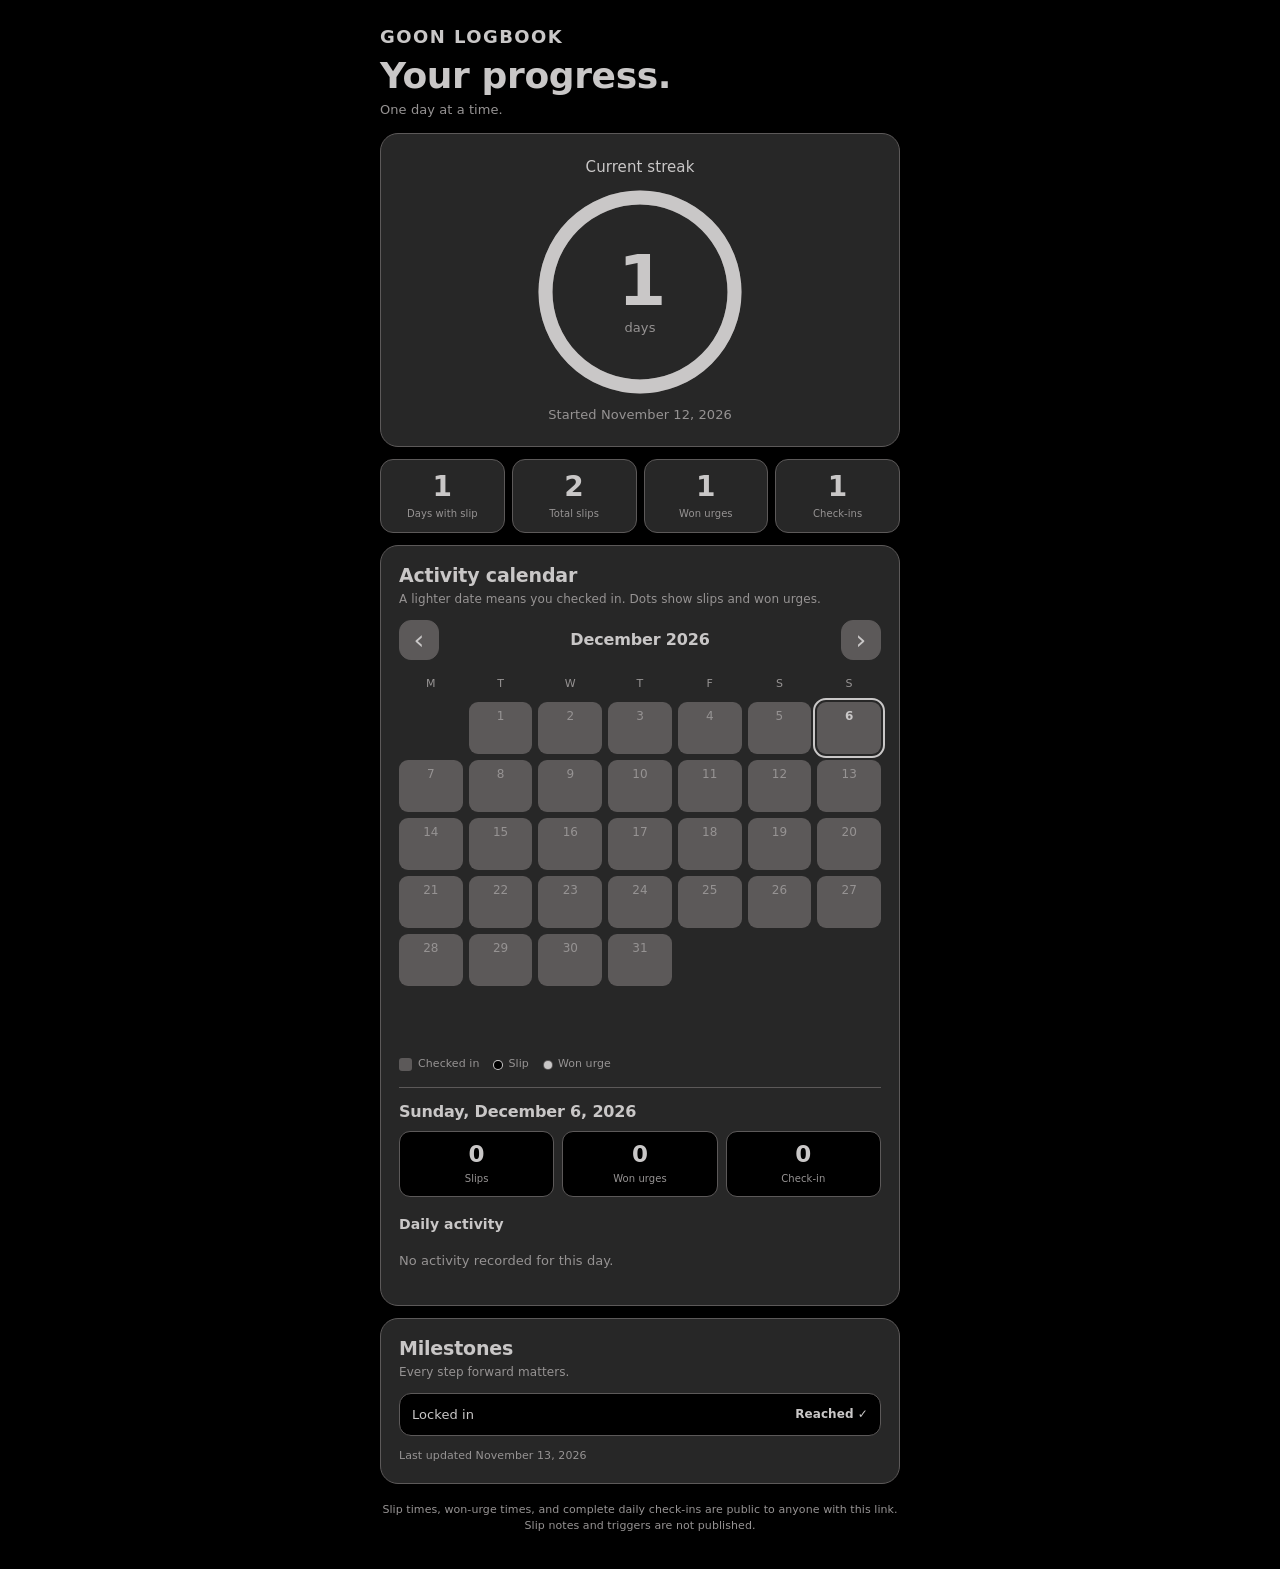
==== commit ef9dfec0: "Fix activity counts centered inside calendar dots" ====
--- a/progress.html
+++ b/progress.html
@@ -38,8 +38,8 @@
 .public-cal-day.outside{visibility:hidden}
 .public-cal-day .activity-marks{display:flex;align-items:center;justify-content:center;gap:5px;min-height:12px;white-space:nowrap}
 .public-cal-day .activity-mark{display:inline-flex;align-items:center;gap:2px;font-size:9px;line-height:1;color:var(--fg);font-variant-numeric:tabular-nums}
-.public-cal-day .activity-mark i{width:7px;height:7px;border-radius:50%;display:inline-block;background:#000;box-shadow:0 0 0 1px #c9c7c7}
-.public-cal-day .activity-mark.won i{background:#c9c7c7;box-shadow:0 0 0 1px #5c5959}
+.public-cal-day .activity-mark i{width:14px;height:14px;border-radius:50%;display:inline-flex;align-items:center;justify-content:center;font-style:normal;font-size:8px;font-weight:700;line-height:1;background:#000;color:#c9c7c7;box-shadow:0 0 0 1px #c9c7c7}
+.public-cal-day .activity-mark.won i{background:#c9c7c7;color:#5c5959;box-shadow:0 0 0 1px #5c5959}
 .public-cal-day:focus-visible{outline:2px solid var(--accent);outline-offset:2px}
 .public-legend{display:flex;flex-wrap:wrap;gap:8px 15px;margin-top:12px;font-size:11px;color:var(--muted)}
 .public-legend span{display:inline-flex;align-items:center;gap:6px}
@@ -94,28 +94,28 @@
 <script>
 (function(){
 'use strict';
-var el=document.getElementById('progress'),month=new Date(new Date().getFullYear(),new Date().getMonth(),1),payload=null,selectedDay=key(new Date());
+var el=document.getElementById('progress'),todayParts=new Intl.DateTimeFormat('en-US',{timeZone:'Asia/Manila',year:'numeric',month:'numeric'}).formatToParts(new Date()),todayPart=function(t){return Number(todayParts.find(function(x){return x.type===t;}).value);},month=new Date(Date.UTC(todayPart('year'),todayPart('month')-1,1,12)),payload=null,selectedDay=key(new Date());
 var checkins={},slips={},won={};
 var MOODS=['Rough','Low','Okay','Good','Great'];
-function key(d){return d.getFullYear()+'-'+String(d.getMonth()+1).padStart(2,'0')+'-'+String(d.getDate()).padStart(2,'0');}
+function key(d){var p=new Intl.DateTimeFormat('en-US',{timeZone:'Asia/Manila',year:'numeric',month:'2-digit',day:'2-digit'}).formatToParts(d),v=function(t){return p.find(function(x){return x.type===t;}).value;};return v('year')+'-'+v('month')+'-'+v('day');}
 function date(v){var d=/^\d{4}-\d{2}-\d{2}$/.test(String(v))?new Date(v+'T00:00:00+08:00'):new Date(v);return isNaN(d)?'':d.toLocaleDateString(undefined,{timeZone:'Asia/Manila',month:'long',day:'numeric',year:'numeric'});}
 function esc(s){return String(s==null?'':s).replace(/[&<>"']/g,function(c){return {'&':'&amp;','<':'&lt;','>':'&gt;','"':'&quot;',"'":'&#39;'}[c];});}
 function clock(v){var d=new Date(Number(v));return isNaN(d)?'Time unavailable':d.toLocaleTimeString(undefined,{timeZone:'Asia/Manila',hour:'numeric',minute:'2-digit'});}
 function countOn(map,k){return (map[k]||[]).length;}
 function renderCalendar(){
-var first=new Date(month.getFullYear(),month.getMonth(),1),offset=(first.getDay()+6)%7,start=new Date(first.getFullYear(),first.getMonth(),1-offset),cells='';
+var first=new Date(Date.UTC(month.getUTCFullYear(),month.getUTCMonth(),1,12)),offset=(first.getUTCDay()+6)%7,start=new Date(Date.UTC(first.getUTCFullYear(),first.getUTCMonth(),1-offset,12)),cells='';
 for(var i=0;i<42;i++){
- var d=new Date(start.getFullYear(),start.getMonth(),start.getDate()+i),k=key(d),inside=d.getMonth()===month.getMonth();
+ var d=new Date(start.getTime()+i*86400000),k=key(d),inside=d.getUTCMonth()===month.getUTCMonth();
  var sc=countOn(slips,k),wc=countOn(won,k),checked=!!checkins[k];
  var cls='public-cal-day'+(!inside?' outside':'')+(checked?' checked-in':'')+(k===selectedDay?' selected':'');
  var marks='';
- if(sc)marks+='<span class="activity-mark slip"><i></i>'+(sc>1?sc:'')+'</span>';
- if(wc)marks+='<span class="activity-mark won"><i></i>'+(wc>1?wc:'')+'</span>';
+ if(sc)marks+='<span class="activity-mark slip"><i>'+(sc>1?sc:'')+'</i></span>';
+ if(wc)marks+='<span class="activity-mark won"><i>'+(wc>1?wc:'')+'</i></span>';
  cells+='<button type="button" class="'+cls+'" data-day="'+k+'" aria-pressed="'+(k===selectedDay)+'" aria-label="'+k+(checked?', checked in':'')+', '+sc+' slips, '+wc+' won urges"><span>'+d.getDate()+'</span><span class="activity-marks">'+marks+'</span></button>';
 }
-var title=month.toLocaleDateString(undefined,{month:'long',year:'numeric'}),node=document.getElementById('publicCalendar');
+var title=new Intl.DateTimeFormat(undefined,{month:'long',year:'numeric',timeZone:'UTC'}).format(month),node=document.getElementById('publicCalendar');
 node.innerHTML='<div class="public-cal-head"><button class="public-cal-nav" type="button" data-month="-1" aria-label="Previous month">‹</button><h3>'+title+'</h3><button class="public-cal-nav" type="button" data-month="1" aria-label="Next month">›</button></div><div class="public-cal-grid">'+['M','T','W','T','F','S','S'].map(function(x){return '<div class="public-cal-week">'+x+'</div>';}).join('')+cells+'</div><div class="public-legend"><span><i class="check-key"></i>Checked in</span><span><i></i>Slip</span><span><i class="won-key"></i>Won urge</span></div>';
-node.querySelectorAll('[data-month]').forEach(function(b){b.addEventListener('click',function(){month.setMonth(month.getMonth()+Number(b.dataset.month));selectedDay=key(new Date(month.getFullYear(),month.getMonth(),1));renderCalendar();renderSelectedDay();});});
+node.querySelectorAll('[data-month]').forEach(function(b){b.addEventListener('click',function(){month.setUTCMonth(month.getUTCMonth()+Number(b.dataset.month));selectedDay=key(new Date(Date.UTC(month.getUTCFullYear(),month.getUTCMonth(),1,12)));renderCalendar();renderSelectedDay();});});
 node.querySelectorAll('[data-day]').forEach(function(b){b.addEventListener('click',function(){selectedDay=b.dataset.day;renderCalendar();renderSelectedDay();});});
 }
 function checkinMarkup(c){
@@ -124,7 +124,7 @@
 }
 function renderSelectedDay(){
 var node=document.getElementById('selectedDay');if(!node)return;
-var d=new Date(selectedDay+'T12:00:00+08:00'),daySlips=slips[selectedDay]||[],dayWon=won[selectedDay]||[],check=checkins[selectedDay]||null,events=[];
+var d=new Date(selectedDay+'T12:00:00Z'),daySlips=slips[selectedDay]||[],dayWon=won[selectedDay]||[],check=checkins[selectedDay]||null,events=[];
 daySlips.forEach(function(x){events.push({type:'slip',t:Number(x.t)});});
 dayWon.forEach(function(x){events.push({type:'won',t:Number(x.t)});});
 if(check)events.push({type:'checkin',t:Number(check.t),record:check});
@@ -133,7 +133,7 @@
 var label=e.type==='slip'?'Slip':e.type==='won'?'Won urge':'Check-in';
 return '<li class="timeline-item '+e.type+'"><div class="timeline-head"><span class="timeline-time">'+clock(e.t)+'</span><span class="timeline-title">'+label+'</span></div>'+(e.type==='checkin'?checkinMarkup(e.record):'')+'</li>';
 }).join('')+'</ol>':'<p class="timeline-empty">No activity recorded for this day.</p>';
-node.innerHTML='<h3>'+d.toLocaleDateString(undefined,{timeZone:'Asia/Manila',weekday:'long',month:'long',day:'numeric',year:'numeric'})+'</h3><div class="day-counts"><div class="day-count"><strong>'+daySlips.length+'</strong><span>Slips</span></div><div class="day-count"><strong>'+dayWon.length+'</strong><span>Won urges</span></div><div class="day-count"><strong>'+(check?1:0)+'</strong><span>Check-in</span></div></div><h4 style="font-size:14px;margin:17px 0 0">Daily activity</h4>'+timeline;
+node.innerHTML='<h3>'+d.toLocaleDateString(undefined,{timeZone:'UTC',weekday:'long',month:'long',day:'numeric',year:'numeric'})+'</h3><div class="day-counts"><div class="day-count"><strong>'+daySlips.length+'</strong><span>Slips</span></div><div class="day-count"><strong>'+dayWon.length+'</strong><span>Won urges</span></div><div class="day-count"><strong>'+(check?1:0)+'</strong><span>Check-in</span></div></div><h4 style="font-size:14px;margin:17px 0 0">Daily activity</h4>'+timeline;
 }
 function renderProgress(p){
 if(!p||p.public!==true)throw new Error('not published');
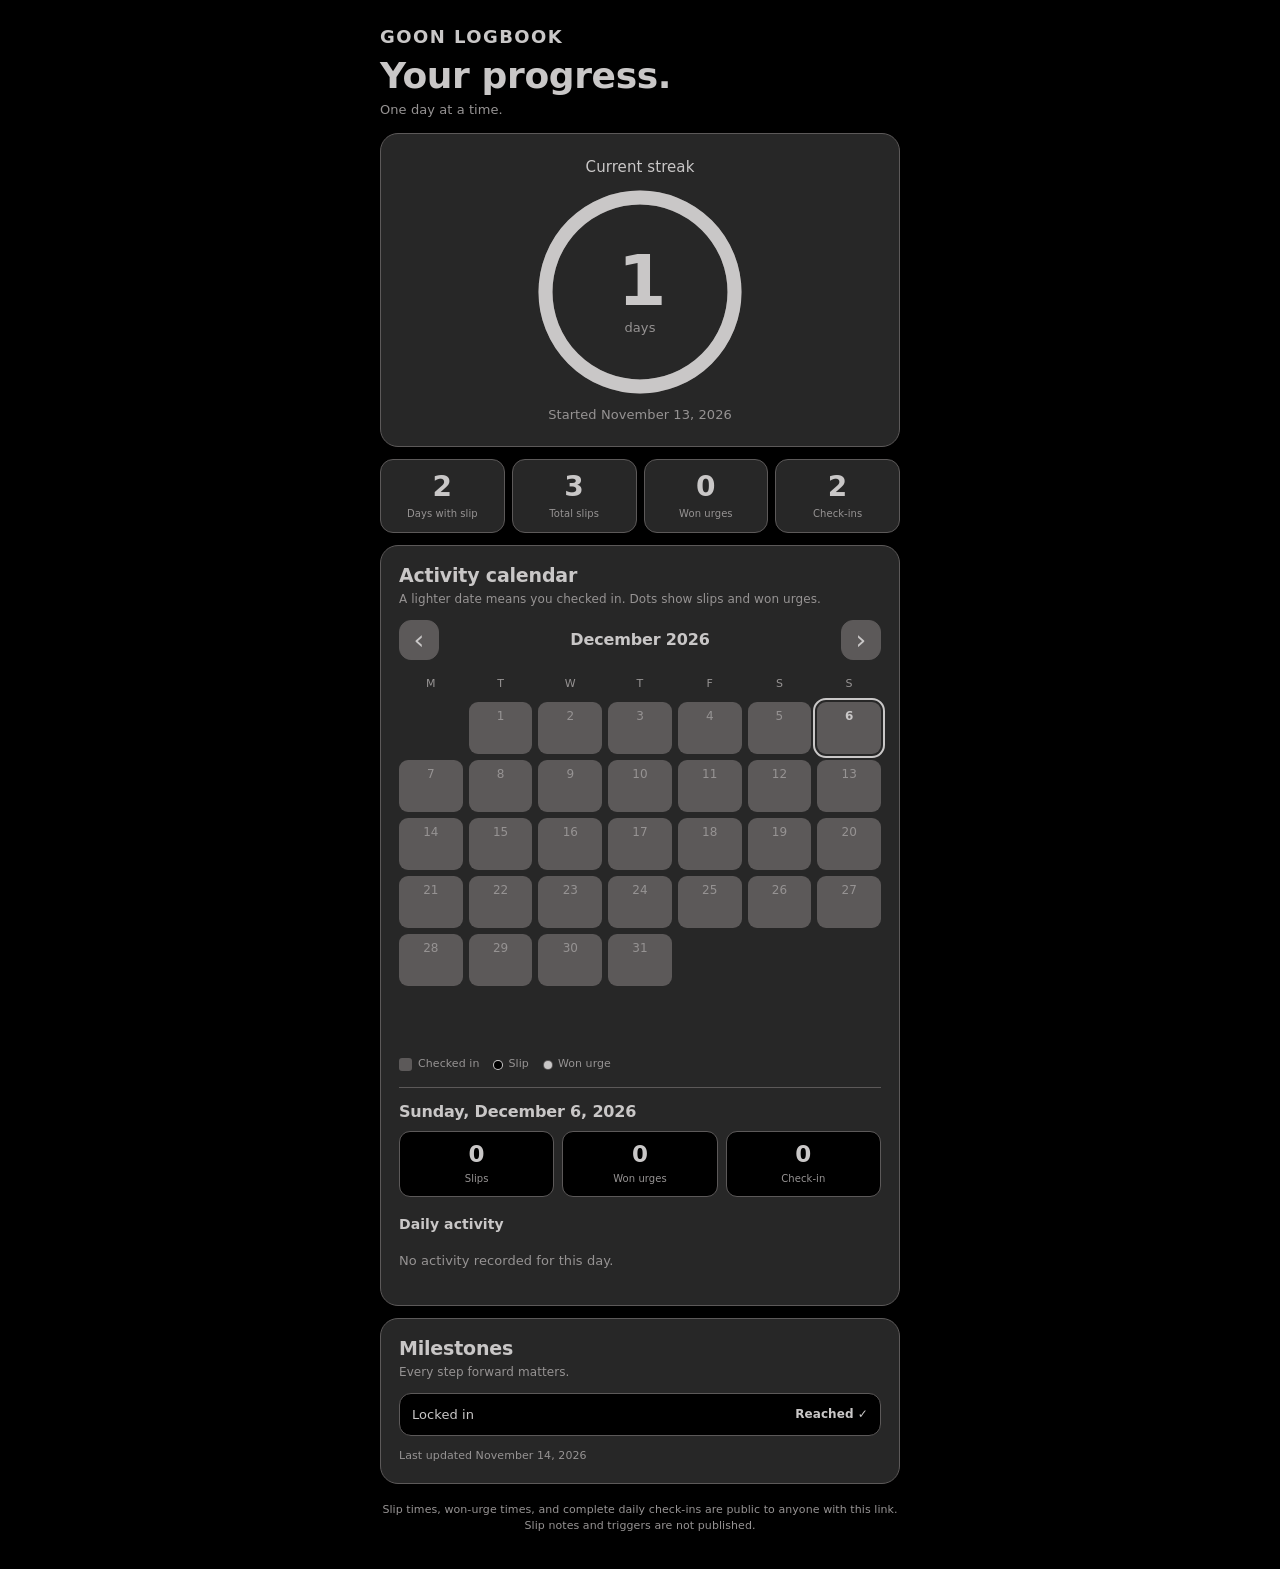
==== commit 9e937d2f: "Show activity counts inside every calendar dot" ====
--- a/progress.html
+++ b/progress.html
@@ -109,8 +109,8 @@
  var sc=countOn(slips,k),wc=countOn(won,k),checked=!!checkins[k];
  var cls='public-cal-day'+(!inside?' outside':'')+(checked?' checked-in':'')+(k===selectedDay?' selected':'');
  var marks='';
- if(sc)marks+='<span class="activity-mark slip"><i>'+(sc>1?sc:'')+'</i></span>';
- if(wc)marks+='<span class="activity-mark won"><i>'+(wc>1?wc:'')+'</i></span>';
+ if(sc)marks+='<span class="activity-mark slip"><i>'+sc+'</i></span>';
+ if(wc)marks+='<span class="activity-mark won"><i>'+wc+'</i></span>';
  cells+='<button type="button" class="'+cls+'" data-day="'+k+'" aria-pressed="'+(k===selectedDay)+'" aria-label="'+k+(checked?', checked in':'')+', '+sc+' slips, '+wc+' won urges"><span>'+d.getDate()+'</span><span class="activity-marks">'+marks+'</span></button>';
 }
 var title=new Intl.DateTimeFormat(undefined,{month:'long',year:'numeric',timeZone:'UTC'}).format(month),node=document.getElementById('publicCalendar');
